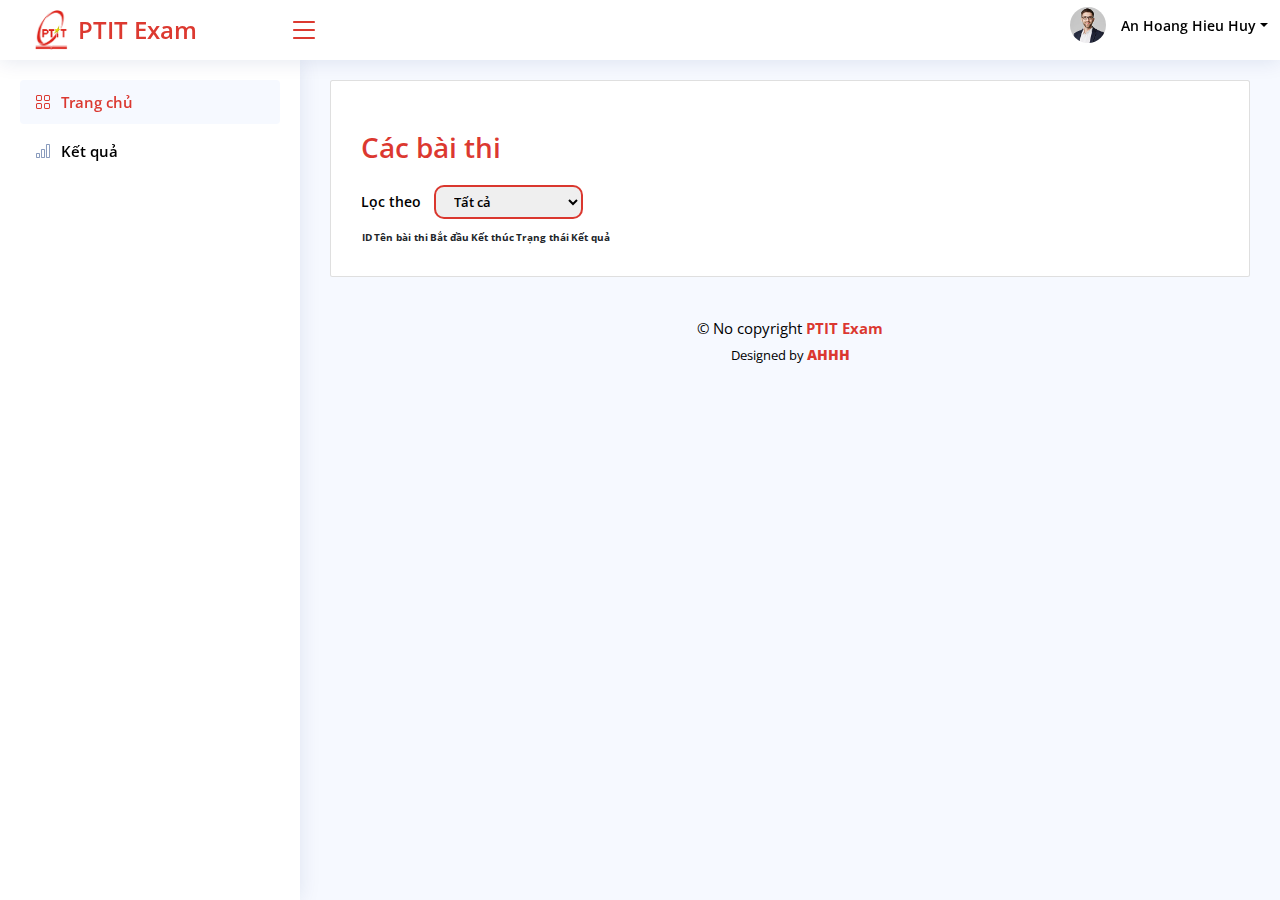
==== index.html @ 3985b643 "index and baithi page" ====
<!DOCTYPE html>
<html lang="en">
  <head>
    <meta charset="utf-8" />
    <meta
      content="width=device-width, initial-scale=1.0"
      name="viewport" />

    <title>Dashboard - NiceAdmin Bootstrap Template</title>
    <meta
      content=""
      name="description" />
    <meta
      content=""
      name="keywords" />

    <!-- Favicons -->
    <link
      href="assets/img/favicon.png"
      rel="icon" />
    <link
      href="assets/img/apple-touch-icon.png"
      rel="apple-touch-icon" />

    <!-- Google Fonts -->
    <link
      href="https://fonts.gstatic.com"
      rel="preconnect" />
    <link
      href="https://fonts.googleapis.com/css?family=Open+Sans:300,300i,400,400i,600,600i,700,700i|Nunito:300,300i,400,400i,600,600i,700,700i|Poppins:300,300i,400,400i,500,500i,600,600i,700,700i"
      rel="stylesheet" />

    <!-- Vendor CSS Files -->
    <link
      rel="stylesheet"
      href="assets/css/bootstrap.min.css" />
    <link
      rel="stylesheet"
      type="text/css"
      href="https://cdn.datatables.net/2.0.1/css/dataTables.dataTables.min.css" />
    <link
      href="assets/vendor/bootstrap-icons/bootstrap-icons.css"
      rel="stylesheet" />
    <link
      rel="stylesheet"
      href="assets/css/style.css" />
    <link
      href="assets/css/home.css"
      rel="stylesheet" />
  </head>

  <body>
    <header
      id="header"
      class="header fixed-top d-flex align-items-center">
      <div class="logo_ptit">
        <a href="index.html">
          <img
            src="assets/img/logo.png"
            alt="" />
          <span>PTIT Exam</span>
        </a>
        <i class="bi bi-list toggle-sidebar-btn"></i>
      </div>
      <nav class="header-nav ms-auto">
        <ul class="d-flex align-items-center">
          <li class="nav-item dropdown pe-3">
            <a
              class="nav-link nav-profile d-flex align-items-center pe-0"
              href="#"
              data-bs-toggle="dropdown">
              <img
                src="assets/img/profile-img.jpg"
                alt="Profile"
                class="rounded-circle" />
              <span class="d-none d-md-block dropdown-toggle ps-2"
                >An Hoang Hieu Huy</span
              >
            </a>

            <ul
              class="dropdown-menu dropdown-menu-end dropdown-menu-arrow profile">
              <li class="dropdown-header">
                <h>An Hoang Hieu Huy</h>
              </li>
              <li>
                <hr class="dropdown-divider" />
              </li>

              <li>
                <a
                  class="dropdown-item d-flex align-items-center"
                  href="users-profile.html">
                  <i class="bi bi-person"></i>
                  <span>My Profile</span>
                </a>
              </li>
              <li>
                <hr class="dropdown-divider" />
              </li>

              <li>
                <a
                  class="dropdown-item d-flex align-items-center"
                  href="users-profile.html">
                  <i class="bi bi-gear"></i>
                  <span>Account Settings</span>
                </a>
              </li>
              <li>
                <hr class="dropdown-divider" />
              </li>
              <li>
                <hr class="dropdown-divider" />
              </li>

              <li>
                <a
                  class="dropdown-item d-flex align-items-center"
                  href="#">
                  <i class="bi bi-box-arrow-right"></i>
                  <span>Sign Out</span>
                </a>
              </li>
            </ul>
          </li>
        </ul>
      </nav>
    </header>
    <aside
      id="sidebar"
      class="sidebar">
      <ul
        class="sidebar-nav"
        id="sidebar-nav">
        <li class="nav-item">
          <a
            class="nav-link"
            href="index.html"
            title="index">
            <i class="bi bi-grid"></i>
            <span>Trang chủ</span>
          </a>
        </li>
        <!-- <li class="nav-item">
          <a
            class="nav-link"
            href="baithi.html"
            title="luyentap">
            <i class="bi bi-menu-button-wide"></i><span>Luyện tập</span>
          </a>
        </li> -->
        <li class="nav-item">
          <a
            class="nav-link"
            href="#"
            title="ketqua">
            <i class="bi bi-bar-chart"></i><span>Kết quả</span>
          </a>
        </li>
      </ul>
    </aside>
    <main id="main">
      <section class="sectifon">
        <div class="row">
          <div class="col-lg-12">
            <div class="card">
              <div class="card-body">
                <h5 class="card-title">Các bài thi</h5>
                <div class="filter">
                  <span>Lọc theo</span>
                  <select id="statusFilter">
                    <option value="">Tất cả</option>
                    <option value="Tham gia tự do">Tham gia tự do</option>
                    <option value="Thời gian cụ thể">Thời gian cụ thể</option>
                  </select>
                </div>
                <table
                  id="myTable"
                  class="display">
                  <thead>
                    <tr>
                      <th>ID</th>
                      <th>Tên bài thi</th>
                      <th>Bắt đầu</th>
                      <th>Kết thúc</th>
                      <th>Trạng thái</th>
                      <th>Kết quả</th>
                    </tr>
                  </thead>
                  <tbody></tbody>
                </table>
              </div>
            </div>
          </div>
        </div>
      </section>
    </main>
    <footer
      id="footer"
      class="footer">
      <div class="copyright">
        &copy; No copyright <strong><span>PTIT Exam</span></strong>
      </div>
      <div class="credits">Designed by <a href="">AHHH</a></div>
    </footer>
    <script src="assets/js/bootstrap.bundle.min.js"></script>
    <script
      type="text/javascript"
      charset="utf8"
      src="https://code.jquery.com/jquery-3.5.1.js"></script>
    <script
      type="text/javascript"
      charset="utf8"
      src="https://cdn.datatables.net/2.0.1/js/dataTables.min.js"></script>
    <script src="assets/js/main.js"></script>
    <script
      type="module"
      src="assets/js/home.js"></script>
  </body>
</html>
---- assets/css/style.css ----
html {
  font-size: 62.5%;
}
html ::-webkit-scrollbar {
  width: 0.6rem;
}
html ::-webkit-scrollbar-track {
  background: rgba(128, 128, 128, 0.336);
}
html ::-webkit-scrollbar-thumb {
  background: rgba(214, 20, 10, 0.8431372549);
  border-radius: 2rem;
}

body {
  font-family: "Open Sans", sans-serif;
  background: #f6f9ff;
  box-sizing: border-box;
  overflow-x: hidden;
}

a {
  color: rgba(214, 20, 10, 0.8431372549);
  text-decoration: none;
}

#main {
  margin-top: 60px;
  padding: 20px 30px;
  transition: all 0.4s;
}

@media (max-width: 1199px) {
  #main {
    padding: 20px;
  }
}
.dropdown-menu {
  left: 200%;
  border-radius: 4px;
  padding: 10px 0;
  animation-name: dropdown-animate;
  animation-duration: 0.2s;
  animation-fill-mode: both;
  border: 0;
  box-shadow: 0 5px 30px 0 rgba(82, 63, 105, 0.2);
}

.dropdown-menu .dropdown-divider {
  color: #a5c5fe;
  margin: 0;
}

.dropdown-menu .dropdown-item:hover {
  background-color: #f6f9ff;
}

@media (min-width: 768px) {
  .dropdown-menu-arrow::before {
    content: "";
    width: 13px;
    height: 13px;
    background: #fff;
    position: absolute;
    top: -7px;
    right: 20px;
    transform: rotate(45deg);
    border-top: 1px solid #eaedf1;
    border-left: 1px solid #eaedf1;
  }
}
@keyframes dropdown-animate {
  0% {
    opacity: 0;
  }
  100% {
    opacity: 1;
  }
  0% {
    opacity: 0;
  }
}
.header {
  transition: all 0.5s;
  z-index: 997;
  height: 60px;
  box-shadow: 0px 2px 20px rgba(1, 41, 112, 0.1);
  background-color: #fff;
  padding-left: 20px;
}

.header .toggle-sidebar-btn {
  font-size: 32px;
  padding-left: 10px;
  cursor: pointer;
  color: rgba(214, 20, 10, 0.8431372549);
}

.header .search-bar {
  min-width: 360px;
  padding: 0 20px;
}

@media (max-width: 1199px) {
  .header .search-bar {
    position: fixed;
    top: 50px;
    left: 0;
    right: 0;
    padding: 20px;
    box-shadow: 0px 0px 15px 0px rgba(1, 41, 112, 0.1);
    background: white;
    z-index: 9999;
    transition: 0.3s;
    visibility: hidden;
    opacity: 0;
  }
  .header .search-bar-show {
    top: 60px;
    visibility: visible;
    opacity: 1;
  }
}
.header .search-form {
  width: 100%;
}

.header .search-form input {
  border: 0;
  font-size: 14px;
  color: #012970;
  border: 1px solid rgba(1, 41, 112, 0.2);
  padding: 7px 38px 7px 8px;
  border-radius: 3px;
  transition: 0.3s;
  width: 100%;
}

.header .search-form input:focus,
.header .search-form input:hover {
  outline: none;
  box-shadow: 0 0 10px 0 rgba(1, 41, 112, 0.15);
  border: 1px solid rgba(1, 41, 112, 0.3);
}

.header .search-form button {
  border: 0;
  padding: 0;
  margin-left: -30px;
  background: none;
}

.header .search-form button i {
  color: black;
}

.header-nav ul {
  width: 240px;
  list-style: none;
}
.header-nav ul .nav-item {
  width: 100%;
}
.header-nav ul .nav-item a {
  font-size: 1.4rem;
}
.header-nav ul .nav-item a img {
  margin-right: 1rem;
}
.header-nav .nav-profile span {
  flex: 1;
  overflow: hidden;
  color: black;
  font-weight: 600;
  font-size: 1.4rem;
}
.header-nav .profile {
  width: 240px;
  padding-bottom: 0;
  top: 8px !important;
}
.header-nav .profile span {
  font-size: 1.4rem;
  font-weight: 500;
}
.header-nav .dropdown-header {
  color: black;
  font-weight: 600;
  text-align: center;
  font-size: 1.6rem;
}

.header-nav .nav-profile img {
  max-height: 36px;
}

.header-nav .profile .dropdown-item {
  font-size: 14px;
  padding: 10px 15px;
  transition: 0.3s;
}

.header-nav .profile .dropdown-item i {
  margin-right: 10px;
  font-size: 18px;
  line-height: 0;
}

.sidebar {
  position: fixed;
  top: 60px;
  left: 0;
  bottom: 0;
  width: 300px;
  z-index: 996;
  transition: all 0.3s;
  padding: 20px;
  overflow-y: auto;
  scrollbar-width: thin;
  scrollbar-color: #aab7cf transparent;
  box-shadow: 0px 0px 20px rgba(1, 41, 112, 0.1);
  background-color: #fff;
}

@media (max-width: 1199px) {
  .sidebar {
    left: -300px;
  }
}
@media (min-width: 1200px) {
  #main,
  #footer {
    margin-left: 300px;
  }
}
@media (max-width: 1199px) {
  .toggle-sidebar .sidebar {
    left: 0;
  }
}
@media (min-width: 1200px) {
  .toggle-sidebar #main,
  .toggle-sidebar #footer {
    margin-left: 0;
  }
  .toggle-sidebar .sidebar {
    left: -300px;
  }
}
.sidebar-nav {
  padding: 0;
  margin: 0;
  list-style: none;
}

.sidebar-nav li {
  padding: 0;
  margin: 0;
  list-style: none;
}

.sidebar-nav .nav-item {
  margin-bottom: 5px;
}

.sidebar-nav .nav-heading {
  font-size: 11px;
  text-transform: uppercase;
  color: #899bbd;
  font-weight: 600;
  margin: 10px 0 5px 15px;
}

.sidebar-nav .nav-link {
  display: flex;
  align-items: center;
  font-size: 15px;
  font-weight: 600;
  color: rgba(214, 20, 10, 0.8431372549);
  transition: 0.3;
  background: #f6f9ff;
  padding: 10px 15px;
  border-radius: 4px;
}

.sidebar-nav .nav-link i {
  font-size: 16px;
  margin-right: 10px;
  color: rgba(214, 20, 10, 0.8431372549);
}

.sidebar-nav .nav-link.collapsed {
  color: black;
  background: #fff;
}

.sidebar-nav .nav-link.collapsed i {
  color: #899bbd;
}

.sidebar-nav .nav-link:hover {
  color: rgba(214, 20, 10, 0.8431372549);
  background: #f6f9ff;
}

.sidebar-nav .nav-link:hover i {
  color: rgba(214, 20, 10, 0.8431372549);
}

.sidebar-nav .nav-link .bi-chevron-down {
  margin-right: 0;
  transition: transform 0.2s ease-in-out;
}

.sidebar-nav .nav-link:not(.collapsed) .bi-chevron-down {
  transform: rotate(180deg);
}

.sidebar-nav .nav-content {
  padding: 5px 0 0 0;
  margin: 0;
  list-style: none;
}

.sidebar-nav .nav-content a {
  display: flex;
  align-items: center;
  font-size: 14px;
  font-weight: 600;
  color: black;
  transition: 0.3;
  padding: 10px 0 10px 40px;
  transition: 0.3s;
}

.sidebar-nav .nav-content a i {
  font-size: 6px;
  margin-right: 8px;
  line-height: 0;
  border-radius: 50%;
}

.sidebar-nav .nav-content a:hover,
.sidebar-nav .nav-content a.active {
  color: rgba(214, 20, 10, 0.8431372549);
}

.sidebar-nav .nav-content a.active i {
  background-color: rgba(214, 20, 10, 0.8431372549);
}

.footer {
  padding: 20px 0;
  font-size: 14px;
  transition: all 0.3s;
}
.footer .copyright {
  font-size: 1.5rem;
  text-align: center;
  color: black;
}
.footer .copyright strong {
  color: rgba(214, 20, 10, 0.8431372549);
}

.footer .credits {
  padding-top: 5px;
  text-align: center;
  font-size: 13px;
  color: black;
}
.footer .credits a {
  font-size: 1.4rem;
  font-weight: 800;
}

.logo_ptit {
  display: flex;
  align-items: center;
  justify-content: center;
  width: 300px;
}
.logo_ptit a {
  display: flex;
  height: 40px;
  width: 100%;
  margin-left: 15px;
}
.logo_ptit a img {
  width: min-content;
  height: 100%;
  object-fit: contain;
  object-position: center;
}
.logo_ptit a span {
  flex: 1;
  margin-left: 10px;
  display: flex;
  align-items: center;
  color: rgba(214, 20, 10, 0.8431372549);
  text-wrap: nowrap;
  font-size: 2.4rem;
  font-weight: 600;
}

.card-body {
  padding: 3rem;
}
.card-body .card-title {
  margin: 2rem 0;
  font-size: 2.8rem;
  font-weight: 600;
  color: rgba(214, 20, 10, 0.8431372549);
}
.card-body .filter {
  margin-bottom: 1rem;
}
.card-body .filter span {
  display: inline-block;
  font-weight: 600;
  font-size: 1.4rem;
  margin-right: 1rem;
  color: black;
}
.card-body .filter select {
  font-size: 1.3rem;
  font-weight: 600;
  border: 2px solid rgba(214, 20, 10, 0.8431372549);
  border-radius: 1rem;
  padding: 0.5rem 1.4rem;
}
.card-body .filter select > * {
  font-size: 1.4rem;
  font-weight: 600;
}
.card-body .filter select:hover {
  cursor: pointer;
}
---- assets/css/home.css ----
label[for="dt-length-0"] {
  font-size: 1.5rem;
  font-weight: 600;
}
label[for="dt-length-0"] #dt-length-0 {
  font-size: 1.3rem;
  font-weight: 600;
  border: 2px solid rgba(214, 20, 10, 0.8431372549);
  border-radius: 1rem;
  padding: 0.5rem 1.8rem;
  margin: 0 0.6rem;
}
label[for="dt-length-0"] #dt-length-0:hover {
  cursor: pointer;
}
label[for="dt-length-0"] #dt-length-0 > * {
  font-size: 1.4rem;
  font-weight: 600;
}

.dt-search {
  display: flex;
  align-items: center;
}
.dt-search label[for="dt-search-0"] {
  font-size: 1.5rem;
  font-weight: 600;
}
.dt-search input {
  flex: 1;
  margin-left: 1rem !important;
  padding: 0.5rem 1.2rem !important;
  font-size: 1.6rem;
  font-weight: 600;
}

.dt-layout-row {
  margin-bottom: 1rem;
}
.dt-layout-row .dt-start,
.dt-layout-row .dt-end {
  font-weight: 500;
  font-size: 1.4rem;
}
.dt-layout-row .dt-end .dt-paging button {
  font-size: 1.4rem;
  font-weight: 500;
  padding: 0.4rem 1.6rem;
  border-radius: 0.8rem;
  outline: none !important;
  color: black !important;
}
.dt-layout-row .dt-end .dt-paging button:hover {
  cursor: pointer;
  color: inherit !important;
  background: rgba(106, 98, 98, 0.108) !important;
}
.dt-layout-row .dt-end .dt-paging button.current:hover,
.dt-layout-row .dt-end .dt-paging button.disabled:hover {
  cursor: pointer;
  color: inherit !important;
}

.dataTable {
  width: 100% !important;
  font-size: 1.4rem;
  font-weight: 600;
}
.dataTable thead {
  color: white;
  background-color: rgba(214, 20, 10, 0.8431372549);
}
.dataTable thead th {
  padding: 2rem;
}
.dataTable td {
  padding: 2rem !important;
}
.dataTable tr:hover {
  background-color: rgba(106, 98, 98, 0.108);
  cursor: pointer;
}

/*# sourceMappingURL=style.css.map */
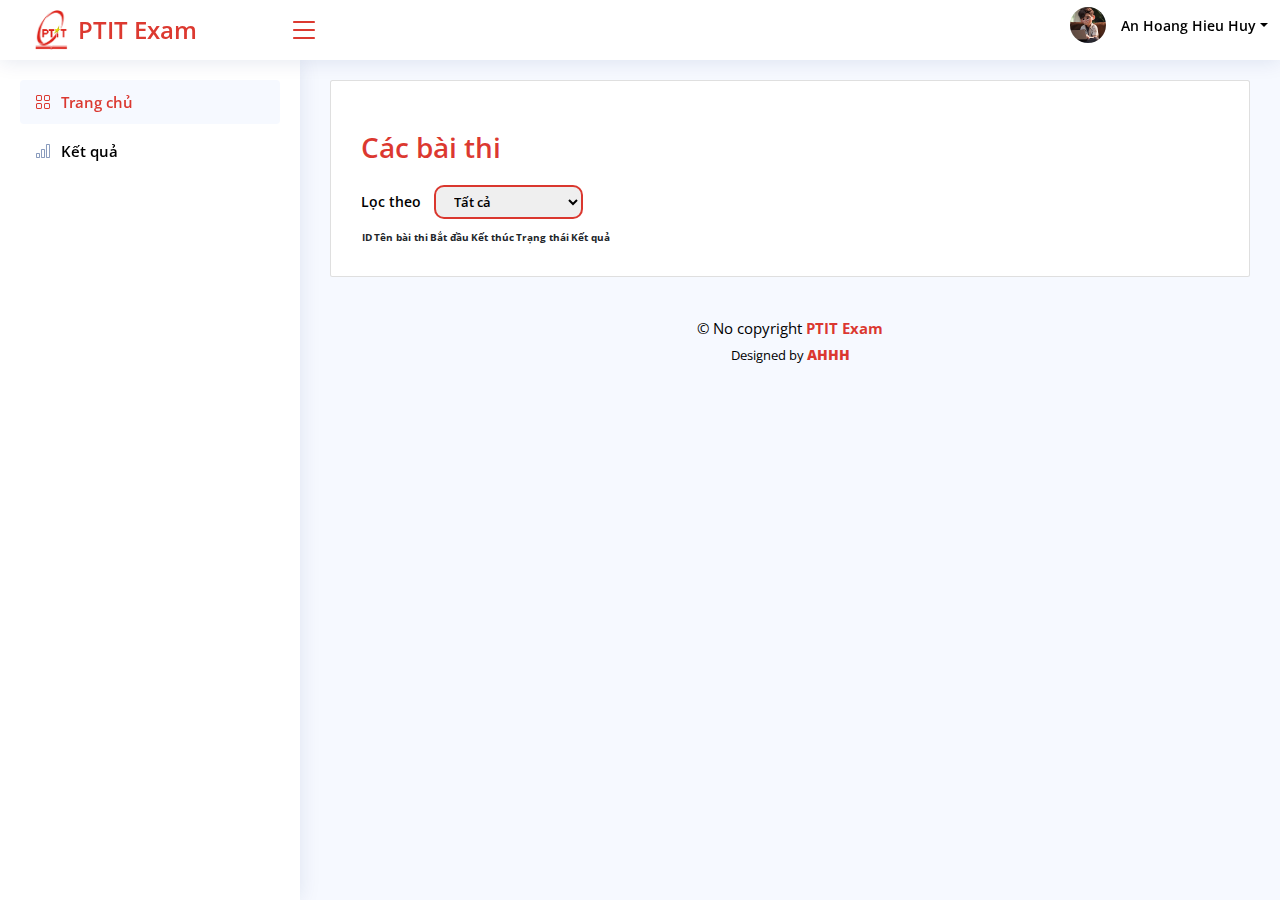
==== commit 3711e22e: "Bai thi page" ====
--- a/index.html
+++ b/index.html
@@ -6,7 +6,7 @@
       content="width=device-width, initial-scale=1.0"
       name="viewport" />
 
-    <title>Dashboard - NiceAdmin Bootstrap Template</title>
+    <title>PTIT Exam - Home page</title>
     <meta
       content=""
       name="description" />
@@ -142,18 +142,10 @@
             <span>Trang chủ</span>
           </a>
         </li>
-        <!-- <li class="nav-item">
-          <a
-            class="nav-link"
-            href="baithi.html"
-            title="luyentap">
-            <i class="bi bi-menu-button-wide"></i><span>Luyện tập</span>
-          </a>
-        </li> -->
         <li class="nav-item">
           <a
             class="nav-link"
-            href="#"
+            href="/ketqua.html"
             title="ketqua">
             <i class="bi bi-bar-chart"></i><span>Kết quả</span>
           </a>
--- a/assets/css/style.css
+++ b/assets/css/style.css
@@ -1,12 +1,15 @@
 html {
   font-size: 62.5%;
 }
+
 html ::-webkit-scrollbar {
   width: 0.6rem;
 }
+
 html ::-webkit-scrollbar-track {
   background: rgba(128, 128, 128, 0.336);
 }
+
 html ::-webkit-scrollbar-thumb {
   background: rgba(214, 20, 10, 0.8431372549);
   border-radius: 2rem;
@@ -35,6 +38,7 @@
     padding: 20px;
   }
 }
+
 .dropdown-menu {
   left: 200%;
   border-radius: 4px;
@@ -69,17 +73,21 @@
     border-left: 1px solid #eaedf1;
   }
 }
+
 @keyframes dropdown-animate {
   0% {
     opacity: 0;
   }
+
   100% {
     opacity: 1;
   }
+
   0% {
     opacity: 0;
   }
 }
+
 .header {
   transition: all 0.5s;
   z-index: 997;
@@ -115,12 +123,14 @@
     visibility: hidden;
     opacity: 0;
   }
+
   .header .search-bar-show {
     top: 60px;
     visibility: visible;
     opacity: 1;
   }
 }
+
 .header .search-form {
   width: 100%;
 }
@@ -158,15 +168,19 @@
   width: 240px;
   list-style: none;
 }
+
 .header-nav ul .nav-item {
   width: 100%;
 }
+
 .header-nav ul .nav-item a {
   font-size: 1.4rem;
 }
+
 .header-nav ul .nav-item a img {
   margin-right: 1rem;
 }
+
 .header-nav .nav-profile span {
   flex: 1;
   overflow: hidden;
@@ -174,15 +188,18 @@
   font-weight: 600;
   font-size: 1.4rem;
 }
+
 .header-nav .profile {
   width: 240px;
   padding-bottom: 0;
   top: 8px !important;
 }
+
 .header-nav .profile span {
   font-size: 1.4rem;
   font-weight: 500;
 }
+
 .header-nav .dropdown-header {
   color: black;
   font-weight: 600;
@@ -227,26 +244,33 @@
     left: -300px;
   }
 }
+
 @media (min-width: 1200px) {
+
   #main,
   #footer {
     margin-left: 300px;
   }
 }
+
 @media (max-width: 1199px) {
   .toggle-sidebar .sidebar {
     left: 0;
   }
 }
+
 @media (min-width: 1200px) {
+
   .toggle-sidebar #main,
   .toggle-sidebar #footer {
     margin-left: 0;
   }
+
   .toggle-sidebar .sidebar {
     left: -300px;
   }
 }
+
 .sidebar-nav {
   padding: 0;
   margin: 0;
@@ -354,11 +378,13 @@
   font-size: 14px;
   transition: all 0.3s;
 }
+
 .footer .copyright {
   font-size: 1.5rem;
   text-align: center;
   color: black;
 }
+
 .footer .copyright strong {
   color: rgba(214, 20, 10, 0.8431372549);
 }
@@ -369,6 +395,7 @@
   font-size: 13px;
   color: black;
 }
+
 .footer .credits a {
   font-size: 1.4rem;
   font-weight: 800;
@@ -380,18 +407,21 @@
   justify-content: center;
   width: 300px;
 }
+
 .logo_ptit a {
   display: flex;
   height: 40px;
   width: 100%;
   margin-left: 15px;
 }
+
 .logo_ptit a img {
   width: min-content;
   height: 100%;
   object-fit: contain;
   object-position: center;
 }
+
 .logo_ptit a span {
   flex: 1;
   margin-left: 10px;
@@ -406,15 +436,18 @@
 .card-body {
   padding: 3rem;
 }
+
 .card-body .card-title {
   margin: 2rem 0;
   font-size: 2.8rem;
   font-weight: 600;
   color: rgba(214, 20, 10, 0.8431372549);
 }
+
 .card-body .filter {
   margin-bottom: 1rem;
 }
+
 .card-body .filter span {
   display: inline-block;
   font-weight: 600;
@@ -422,6 +455,7 @@
   margin-right: 1rem;
   color: black;
 }
+
 .card-body .filter select {
   font-size: 1.3rem;
   font-weight: 600;
@@ -429,10 +463,12 @@
   border-radius: 1rem;
   padding: 0.5rem 1.4rem;
 }
-.card-body .filter select > * {
-  font-size: 1.4rem;
-  font-weight: 600;
-}
+
+.card-body .filter select>* {
+  font-size: 1.4rem;
+  font-weight: 600;
+}
+
 .card-body .filter select:hover {
   cursor: pointer;
-}
+}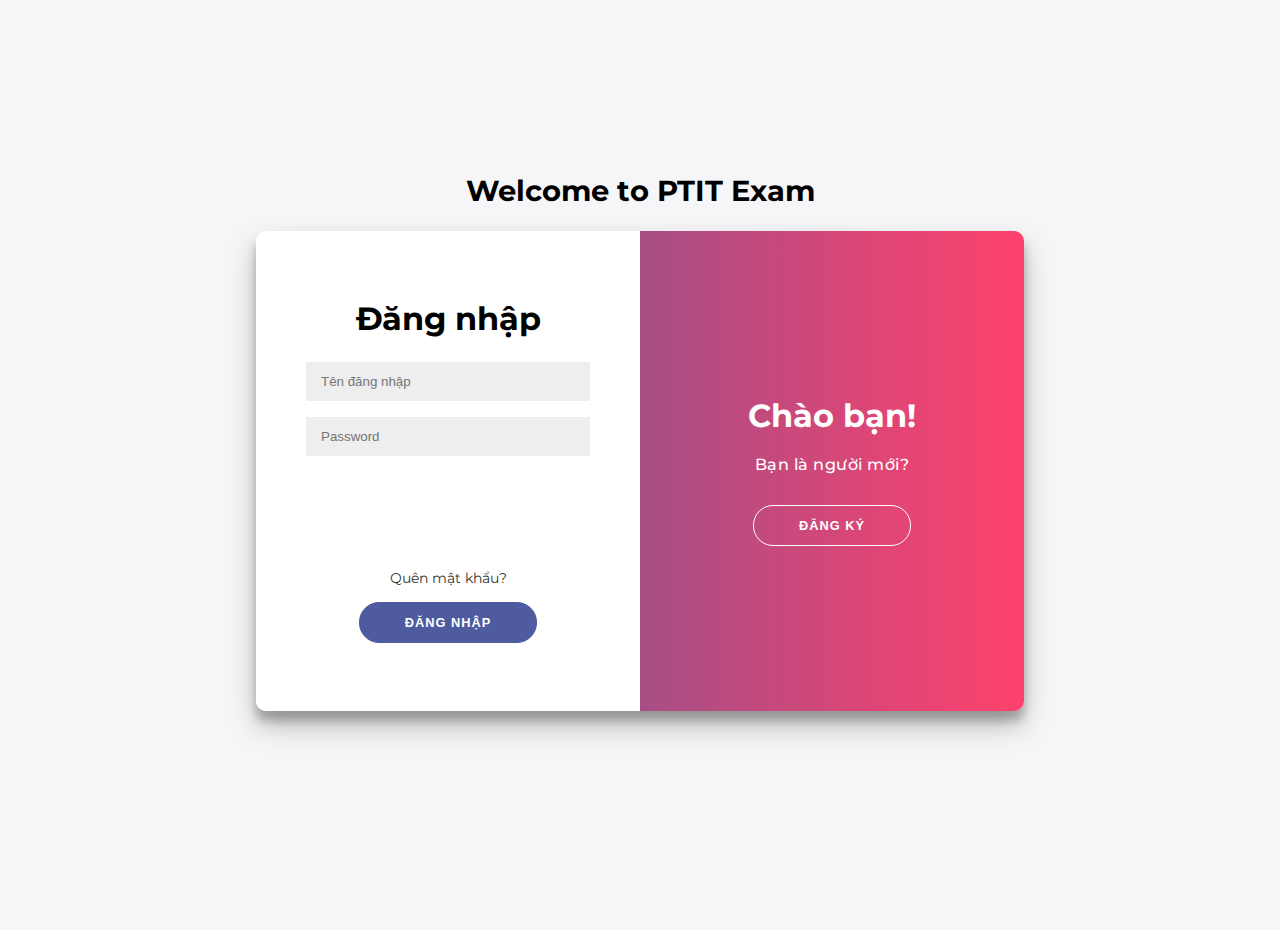
==== commit f596d20f: "Login and Register User with  IndexedDB" ====
--- a/index.html
+++ b/index.html
@@ -1,213 +1,116 @@
 <!DOCTYPE html>
 <html lang="en">
   <head>
-    <meta charset="utf-8" />
+    <meta charset="UTF-8" />
     <meta
-      content="width=device-width, initial-scale=1.0"
-      name="viewport" />
-
-    <title>PTIT Exam - Home page</title>
-    <meta
-      content=""
-      name="description" />
-    <meta
-      content=""
-      name="keywords" />
-
-    <!-- Favicons -->
+      name="viewport"
+      content="width=device-width, initial-scale=1.0" />
+    <title>Document</title>
     <link
       href="assets/img/favicon.png"
       rel="icon" />
     <link
-      href="assets/img/apple-touch-icon.png"
-      rel="apple-touch-icon" />
+      rel="stylesheet"
+      href="https://cdnjs.cloudflare.com/ajax/libs/font-awesome/5.14.0/css/all.min.css" />
 
-    <!-- Google Fonts -->
-    <link
-      href="https://fonts.gstatic.com"
-      rel="preconnect" />
-    <link
-      href="https://fonts.googleapis.com/css?family=Open+Sans:300,300i,400,400i,600,600i,700,700i|Nunito:300,300i,400,400i,600,600i,700,700i|Poppins:300,300i,400,400i,500,500i,600,600i,700,700i"
-      rel="stylesheet" />
-
-    <!-- Vendor CSS Files -->
     <link
       rel="stylesheet"
-      href="assets/css/bootstrap.min.css" />
-    <link
-      rel="stylesheet"
-      type="text/css"
-      href="https://cdn.datatables.net/2.0.1/css/dataTables.dataTables.min.css" />
-    <link
-      href="assets/vendor/bootstrap-icons/bootstrap-icons.css"
-      rel="stylesheet" />
-    <link
-      rel="stylesheet"
-      href="assets/css/style.css" />
-    <link
-      href="assets/css/home.css"
-      rel="stylesheet" />
+      href="assets/css/login.css" />
   </head>
-
   <body>
-    <header
-      id="header"
-      class="header fixed-top d-flex align-items-center">
-      <div class="logo_ptit">
-        <a href="index.html">
-          <img
-            src="assets/img/logo.png"
-            alt="" />
-          <span>PTIT Exam</span>
-        </a>
-        <i class="bi bi-list toggle-sidebar-btn"></i>
+    <h2 class="welcome">Welcome to PTIT Exam</h2>
+    <div
+      class="container"
+      id="container">
+      <div class="form-container sign-up-container">
+        <form
+          action="#"
+          class="registerForm">
+          <h1>Tạo tài khoản</h1>
+          <input
+            type="text"
+            name="username"
+            minlength="6"
+            maxlength="24"
+            placeholder="Username"
+            required
+            autocomplete />
+          <input
+            type="email"
+            name="email"
+            placeholder="Email"
+            required
+            autocomplete />
+          <input
+            type="password"
+            name="password"
+            minlength="8"
+            maxlength="24"
+            placeholder="Password"
+            required
+            autocomplete />
+          <input
+            type="password"
+            name="confirmPassword"
+            minlength="8"
+            maxlength="24"
+            placeholder="Confirm password"
+            required
+            autocomplete />
+          <p class="erorr_message"></p>
+          <button type="submit">Đăng ký</button>
+        </form>
       </div>
-      <nav class="header-nav ms-auto">
-        <ul class="d-flex align-items-center">
-          <li class="nav-item dropdown pe-3">
-            <a
-              class="nav-link nav-profile d-flex align-items-center pe-0"
-              href="#"
-              data-bs-toggle="dropdown">
-              <img
-                src="assets/img/profile-img.jpg"
-                alt="Profile"
-                class="rounded-circle" />
-              <span class="d-none d-md-block dropdown-toggle ps-2"
-                >An Hoang Hieu Huy</span
-              >
-            </a>
-
-            <ul
-              class="dropdown-menu dropdown-menu-end dropdown-menu-arrow profile">
-              <li class="dropdown-header">
-                <h>An Hoang Hieu Huy</h>
-              </li>
-              <li>
-                <hr class="dropdown-divider" />
-              </li>
-
-              <li>
-                <a
-                  class="dropdown-item d-flex align-items-center"
-                  href="users-profile.html">
-                  <i class="bi bi-person"></i>
-                  <span>My Profile</span>
-                </a>
-              </li>
-              <li>
-                <hr class="dropdown-divider" />
-              </li>
-
-              <li>
-                <a
-                  class="dropdown-item d-flex align-items-center"
-                  href="users-profile.html">
-                  <i class="bi bi-gear"></i>
-                  <span>Account Settings</span>
-                </a>
-              </li>
-              <li>
-                <hr class="dropdown-divider" />
-              </li>
-              <li>
-                <hr class="dropdown-divider" />
-              </li>
-
-              <li>
-                <a
-                  class="dropdown-item d-flex align-items-center"
-                  href="#">
-                  <i class="bi bi-box-arrow-right"></i>
-                  <span>Sign Out</span>
-                </a>
-              </li>
-            </ul>
-          </li>
-        </ul>
-      </nav>
-    </header>
-    <aside
-      id="sidebar"
-      class="sidebar">
-      <ul
-        class="sidebar-nav"
-        id="sidebar-nav">
-        <li class="nav-item">
-          <a
-            class="nav-link"
-            href="index.html"
-            title="index">
-            <i class="bi bi-grid"></i>
-            <span>Trang chủ</span>
-          </a>
-        </li>
-        <li class="nav-item">
-          <a
-            class="nav-link"
-            href="/ketqua.html"
-            title="ketqua">
-            <i class="bi bi-bar-chart"></i><span>Kết quả</span>
-          </a>
-        </li>
-      </ul>
-    </aside>
-    <main id="main">
-      <section class="sectifon">
-        <div class="row">
-          <div class="col-lg-12">
-            <div class="card">
-              <div class="card-body">
-                <h5 class="card-title">Các bài thi</h5>
-                <div class="filter">
-                  <span>Lọc theo</span>
-                  <select id="statusFilter">
-                    <option value="">Tất cả</option>
-                    <option value="Tham gia tự do">Tham gia tự do</option>
-                    <option value="Thời gian cụ thể">Thời gian cụ thể</option>
-                  </select>
-                </div>
-                <table
-                  id="myTable"
-                  class="display">
-                  <thead>
-                    <tr>
-                      <th>ID</th>
-                      <th>Tên bài thi</th>
-                      <th>Bắt đầu</th>
-                      <th>Kết thúc</th>
-                      <th>Trạng thái</th>
-                      <th>Kết quả</th>
-                    </tr>
-                  </thead>
-                  <tbody></tbody>
-                </table>
-              </div>
-            </div>
+      <div class="form-container sign-in-container">
+        <form
+          action="#"
+          class="loginForm">
+          <h1>Đăng nhập</h1>
+          <input
+            type="text"
+            placeholder="Tên đăng nhập"
+            name="signInUsername"
+            required
+            autocomplete />
+          <input
+            type="password"
+            placeholder="Password"
+            name="signInPassword"
+            required
+            autocomplete />
+          <p class="erorr_message"></p>
+          <a href="#">Quên mật khẩu?</a>
+          <button>Đăng nhập</button>
+        </form>
+      </div>
+      <div class="overlay-container">
+        <div class="overlay">
+          <div class="overlay-panel overlay-left">
+            <h1>Đã có tài khoản?</h1>
+            <p>Đăng nhập và bắt đầu luyện tập, kiểm tra</p>
+            <button
+              class="ghost"
+              id="signIn">
+              Đăng nhập
+            </button>
+          </div>
+          <div class="overlay-panel overlay-right">
+            <h1>Chào bạn!</h1>
+            <p>Bạn là người mới?</p>
+            <button
+              class="ghost"
+              id="signUp">
+              Đăng ký
+            </button>
           </div>
         </div>
-      </section>
-    </main>
-    <footer
-      id="footer"
-      class="footer">
-      <div class="copyright">
-        &copy; No copyright <strong><span>PTIT Exam</span></strong>
       </div>
-      <div class="credits">Designed by <a href="">AHHH</a></div>
-    </footer>
-    <script src="assets/js/bootstrap.bundle.min.js"></script>
+    </div>
     <script
       type="text/javascript"
       charset="utf8"
       src="https://code.jquery.com/jquery-3.5.1.js"></script>
-    <script
-      type="text/javascript"
-      charset="utf8"
-      src="https://cdn.datatables.net/2.0.1/js/dataTables.min.js"></script>
-    <script src="assets/js/main.js"></script>
-    <script
-      type="module"
-      src="assets/js/home.js"></script>
+    <script src="assets/js/users.js"></script>
+    <script src="assets/js/login.js"></script>
   </body>
 </html>
--- a/assets/css/login.css
+++ b/assets/css/login.css
@@ -0,0 +1,249 @@
+@import url("https://fonts.googleapis.com/css2?family=Montserrat:ital,wght@0,100..900;1,100..900&family=Roboto:ital,wght@0,100;0,300;0,400;0,500;0,700;0,900;1,100;1,300;1,400;1,500;1,700;1,900&display=swap");
+:root {
+  --colorbg: #4e5b9f;
+}
+
+* {
+  box-sizing: border-box;
+}
+
+body {
+  font-size: 62.5%;
+  font-family: "Montserrat", sans-serif;
+  background: #f6f5f7;
+  display: flex;
+  justify-content: center;
+  align-items: center;
+  flex-direction: column;
+  height: 100vh;
+  margin: -20px 0 50px;
+  overflow: hidden;
+}
+
+h1 {
+  font-weight: bold;
+  margin: 0;
+}
+
+h2 {
+  text-align: center;
+}
+
+p {
+  font-size: 1.4rem;
+  font-weight: 100;
+  line-height: 20px;
+  letter-spacing: 0.5px;
+  margin: 20px 0 30px;
+}
+
+span {
+  font-size: 1.2rem;
+}
+
+a {
+  color: #333;
+  font-size: 14px;
+  text-decoration: none;
+  margin: 15px 0;
+}
+
+button {
+  border-radius: 20px;
+  border: 1px solid var(--colorbg);
+  background-color: var(--colorbg);
+  color: #ffffff;
+  font-size: 0.8rem;
+  font-weight: bold;
+  padding: 12px 45px;
+  letter-spacing: 1px;
+  text-transform: uppercase;
+  transition: transform 80ms ease-in;
+}
+button:hover {
+  cursor: pointer;
+}
+
+button:active {
+  transform: scale(0.95);
+}
+
+button:focus {
+  outline: none;
+}
+
+button.ghost {
+  background-color: transparent;
+  border-color: #ffffff;
+}
+.welcome {
+  font-size: 1.8rem;
+}
+form {
+  background-color: #ffffff;
+  display: flex;
+  align-items: center;
+  justify-content: center;
+  flex-direction: column;
+  padding: 0 50px;
+  height: 100%;
+  text-align: center;
+}
+form h1 {
+  font-size: 2rem;
+  margin-bottom: 1rem;
+}
+form .erorr_message {
+  display: block;
+  height: 40px;
+  font-size: 0.75rem;
+  font-weight: 500;
+  text-align: justify;
+  color: red;
+}
+form .erorr_message p {
+  display: block;
+  font-size: inherit;
+  margin: 0;
+  font-weight: 500;
+  text-align: justify;
+  color: red;
+}
+input {
+  background-color: #eee;
+  border: none;
+  padding: 12px 15px;
+  margin: 8px 0;
+  width: 100%;
+}
+
+.container {
+  background-color: #fff;
+  border-radius: 10px;
+  box-shadow: 0 14px 28px rgba(0, 0, 0, 0.25), 0 10px 10px rgba(0, 0, 0, 0.22);
+  position: relative;
+  overflow: hidden;
+  width: 768px;
+  max-width: 100%;
+  min-height: 480px;
+}
+
+.form-container {
+  position: absolute;
+  top: 0;
+  height: 100%;
+  transition: all 0.6s ease-in-out;
+}
+
+.sign-in-container {
+  left: 0;
+  width: 50%;
+  z-index: 2;
+}
+
+.container.right-panel-active .sign-in-container {
+  transform: translateX(100%);
+}
+
+.sign-up-container {
+  left: 0;
+  width: 50%;
+  opacity: 0;
+  z-index: 1;
+}
+
+.container.right-panel-active .sign-up-container {
+  transform: translateX(100%);
+  opacity: 1;
+  z-index: 5;
+  animation: show 0.6s;
+}
+
+@keyframes show {
+  0%,
+  49.99% {
+    opacity: 0;
+    z-index: 1;
+  }
+  50%,
+  100% {
+    opacity: 1;
+    z-index: 5;
+  }
+}
+.overlay-container {
+  position: absolute;
+  top: 0;
+  left: 50%;
+  width: 50%;
+  height: 100%;
+  overflow: hidden;
+  transition: transform 0.6s ease-in-out;
+  z-index: 100;
+}
+
+.container.right-panel-active .overlay-container {
+  transform: translateX(-100%);
+}
+
+.overlay {
+  background: var(--colorbg);
+  background: -webkit-linear-gradient(to right, var(--colorbg), #ff416c);
+  background: linear-gradient(to right, var(--colorbg), #ff416c);
+  background-repeat: no-repeat;
+  background-size: cover;
+  background-position: 0 0;
+  color: #ffffff;
+  position: relative;
+  left: -100%;
+  height: 100%;
+  width: 200%;
+  transform: translateX(0);
+  transition: transform 0.6s ease-in-out;
+}
+
+.container.right-panel-active .overlay {
+  transform: translateX(50%);
+  transition: all 0.6s;
+}
+
+.overlay-panel {
+  position: absolute;
+  display: flex;
+  align-items: center;
+  justify-content: center;
+  flex-direction: column;
+  padding: 0 40px;
+  text-align: center;
+  top: 0;
+  height: 100%;
+  width: 50%;
+  transform: translateX(0);
+  transition: transform 0.6s ease-in-out;
+}
+.overlay-panel h1 {
+  font-size: 2rem;
+}
+.overlay-panel p {
+  font-size: 1rem;
+  font-weight: 500;
+}
+
+.overlay-left {
+  transform: translateX(-20%);
+}
+
+.container.right-panel-active .overlay-left {
+  transform: translateX(0);
+}
+
+.overlay-right {
+  right: 0;
+  transform: translateX(0);
+}
+
+.container.right-panel-active .overlay-right {
+  transform: translateX(20%);
+}
+
+/*# sourceMappingURL=login.css.map */
